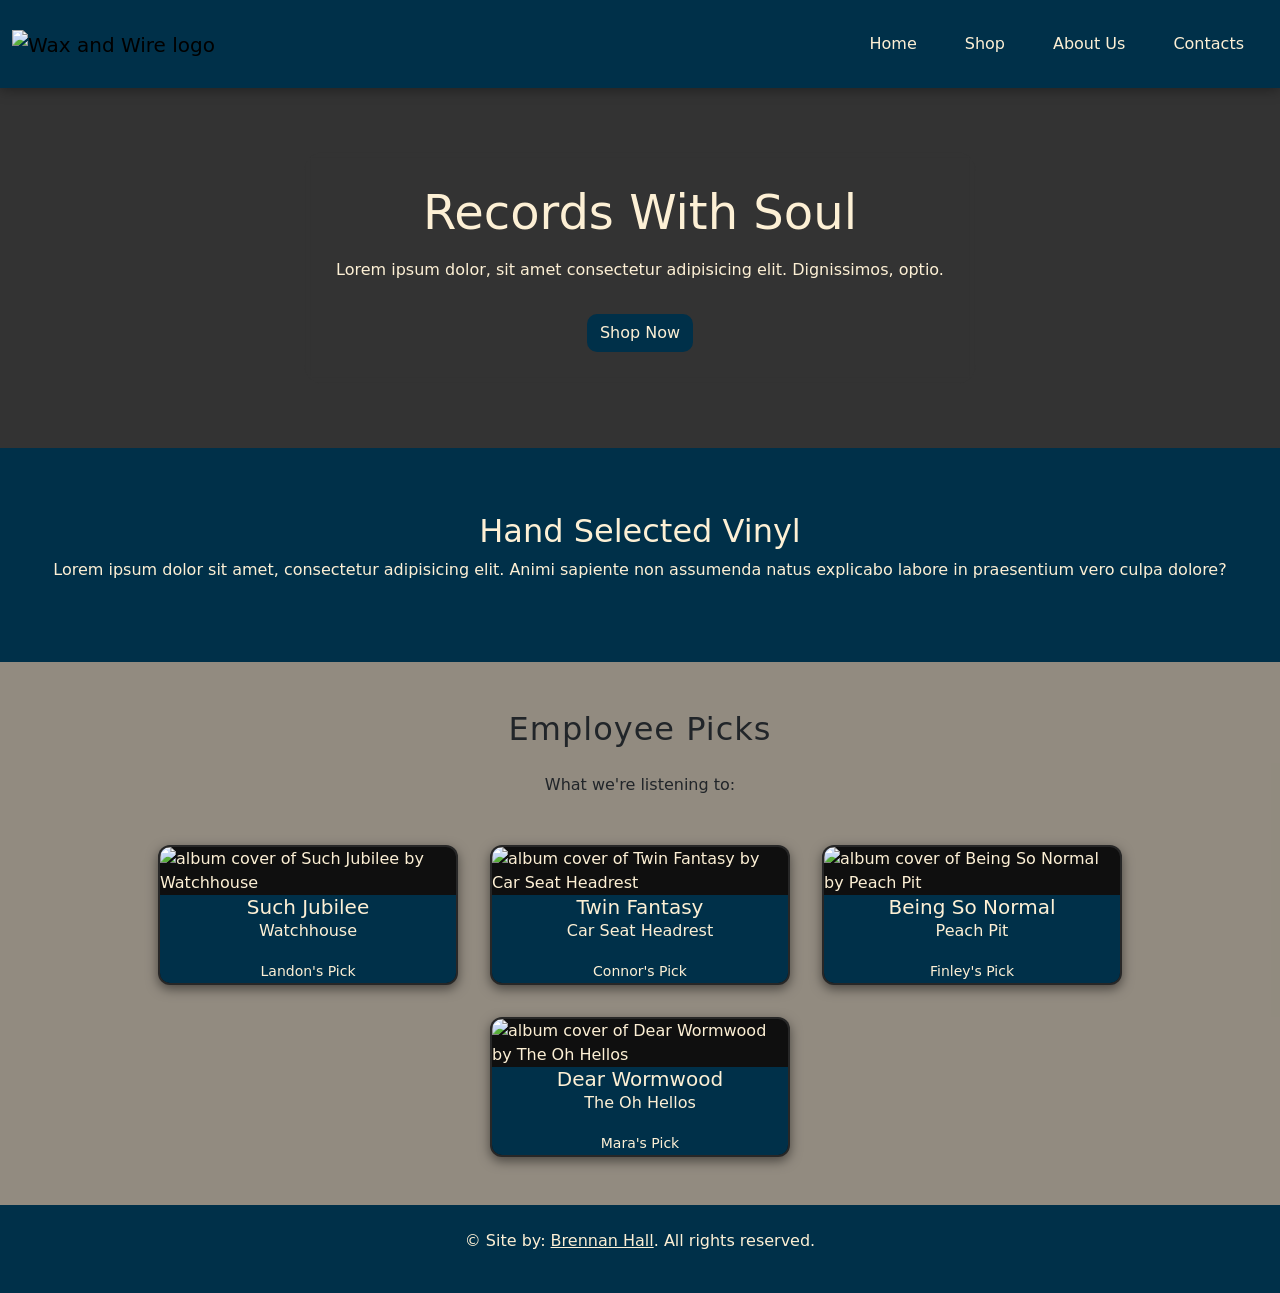
==== index.html @ fc1a0646 "first commit" ====
<!DOCTYPE html>
<html lang="en">
<head>
    <meta charset="UTF-8">
    <meta name="viewport" content="width=device-width, initial-scale=1.0">
    <title>Wax&Wire | Home</title>
    <link rel="stylesheet" href="public/style.css">
    <link href="https://cdn.jsdelivr.net/npm/bootstrap@5.0.2/dist/css/bootstrap.min.css" rel="stylesheet" integrity="sha384-EVSTQN3/azprG1Anm3QDgpJLIm9Nao0Yz1ztcQTwFspd3yD65VohhpuuCOmLASjC" crossorigin="anonymous">
</head>
<body>

    <nav class="navbar navbar-expand-lg ww-navbar sticky-top">
        <section class="container-fluid">

            <a href="index.html" class="navbar-brand">
                <img src="assets/images/wwlogo.png" alt="Wax and Wire logo" width="100">
            </a>

            <button 
                class="navbar-toggler"
                type="button"
                data-bs-toggle="collapse"
                data-bs-target="#navMenu">
                <span class="navbar-toggler-icon"></span>
            </button>

            <article class="collapse navbar-collapse" id="navMenu">
                <ul class="navbar-nav ms-auto">
                    <li class="nav-item">
                        <a href="index.html" class="nav-link">Home</a>
                    </li>
                    <li class="nav-item">
                        <a href="catalog.html" class="nav-link">Shop</a>
                    </li>
                    <li class="nav-item">
                        <a href="about.html" class="nav-link">About Us</a>
                    </li>
                    <li class="nav-item">
                        <a href="contact.html" class="nav-link">Contacts</a>
                    </li>
                </ul>
            </article>

        </section>
    </nav>

    <header class="hero">
        <section class="hero-content">
            <h1>Records With Soul</h1>
            <p>Lorem ipsum dolor, sit amet consectetur adipisicing elit. Dignissimos, optio.</p>
            <a href="catalog.html" class="btn btndanger">Shop Now</a>
        </section>
    </header>

    <main>

        <section class="store-intro">
            <div class="intro-content">
                <h2>Hand Selected Vinyl</h2>
                <p>Lorem ipsum dolor sit amet, consectetur adipisicing elit. Animi sapiente non assumenda natus explicabo labore in praesentium vero culpa dolore?</p>
            </div>
        </section>

        <section class="featured">

            <h2 class="text-center mb-4">Employee Picks</h2>
            <p class="text-center mb-5">What we're listening to:</p>

            <div class="featured-container">
                <div class="record-card">
                    <img src="https://m.media-amazon.com/images/I/71U6NdRAxBL.jpg" class="card-img-top" alt="album cover of Such Jubilee by Watchhouse">

                    <div class="card-body">
                        <h5 class="card-title">Such Jubilee</h5>
                        <p class="card-text">Watchhouse</p>
                        <p class="card-text"><small>Landon's Pick</small></p>
                    </div>
                </div>

                <div class="record-card">
                    <img src="https://m.media-amazon.com/images/I/71uCmA9+o6L.jpg" class="card-img-top" alt="album cover of Twin Fantasy by Car Seat Headrest">

                    <div class="card-body">
                        <h5 class="card-title">Twin Fantasy</h5>
                        <p class="card-text">Car Seat Headrest</p>
                        <p class="card-text"><small>Connor's Pick</small></p>
                    </div>
                </div>

                <div class="record-card">
                    <img src="https://m.media-amazon.com/images/I/81W0Zxkj4FL.jpg" class="card-img-top" alt="album cover of Being So Normal by Peach Pit">

                    <div class="card-body">
                        <h5 class="card-title">Being So Normal</h5>
                        <p class="card-text">Peach Pit</p>
                        <p class="card-text"><small>Finley's Pick</small></p>
                    </div>
                </div>

                <div class="record-card">
                    <img src="https://m.media-amazon.com/images/I/8189pGmycZS.jpg" class="card-img-top" alt="album cover of Dear Wormwood by The Oh Hellos">

                    <div class="card-body">
                        <h5 class="card-title">Dear Wormwood</h5>
                        <p class="card-text">The Oh Hellos</p>
                        <p class="card-text"><small>Mara's Pick</small></p>
                    </div>
                </div>
            </div>

        </section>
    </main>

    <footer>
        <p>&copy; Site by: <a href="github.com">Brennan Hall</a>. All rights reserved.</p>
    </footer>

    <script src="https://cdn.jsdelivr.net/npm/bootstrap@5.0.2/dist/js/bootstrap.bundle.min.js" integrity="sha384-MrcW6ZMFYlzcLA8Nl+NtUVF0sA7MsXsP1UyJoMp4YLEuNSfAP+JcXn/tWtIaxVXM" crossorigin="anonymous"></script>
</body>
</html>
---- public/style.css ----
/* 1. CSS Variables - The "Theme" Controller */
:root {
    --background: #0F0F0F;
    --white: #FDf0D5;

    --primary: #780000;
    --primaryac: #C1121F;
    --secondary: #003049;
    --secondaryac: #669BBC;
    --tertiary: #C2B9AA;
    
}

/* Reset */
* {
    margin: 0;
    padding: 0;
    box-sizing: border-box;
}

body {
    background-color: var(--background);
    color: var(--white);

    display: flex;
    flex-direction: column;
    min-height: 100vh;
}

main {
    flex: 1;
    background-color: var(--tertiary);
}

/* Nav Bar */
.ww-navbar {
    background-color: var(--secondary);
    padding: 0.6rem 2rem;
    box-shadow: 0 2px 12px rgba(0, 0, 0, 0.35);
} 

.navbar-nav .nav-link {
    color: var(--white);
    font-weight: 500;
    margin: 1rem;
    position: relative;
}

.navbar-nav .nav-link:hover {
    color: var(--tertiary)
}

.navbar-nav .nav-link::after {
    content: "";
    position: absolute;

    width: 0%;
    height: 4px;
    bottom: -1px;
    left: 50%;

    background-color: var(--primary);

    transform: translateX(-50%);
    transition: width .3s ease;
}

.navbar-nav .nav-link:hover::after {
    width: 100%;
}

.navbar-brand img {
    transition: transform 0.2s ease;
}

.navbar-brand img:hover {
    transform: scale(1.05);
}

/* Hero */

.hero {
    background: linear-gradient(rgba(0,0,0,0.8), rgba(0,0,0,0.8)), 
    url('https://i0.wp.com/www.chronogram.com/wp-content/uploads/2025/04/unnamed.webp?resize=1200%2C900&ssl=1');
    color: var(--white);
    height: 40vh;
    display: flex;
    align-items: center;
    justify-content: center;
    text-align: center;
    
}

.hero-content {
    backdrop-filter: blur(3px);
    padding: 2rem;
    border-radius: 20px;
}

.hero-content h1 {
    font-size: 3rem;
    margin-bottom: 1rem;
}

.hero-content p {
    margin-bottom: 2rem;
}

.hero-content .btn {
    background-color: var(--secondary);
    color: var(--white);
    border-radius: 10px;
    transition: .3s ease;
}

.hero-content .btn:hover {
    background-color: var(--primary);
    color: var(--white);
}

/* Into Section */
.store-intro {
    padding: 4rem 2rem;
    text-align: center;
    background-color: var(--secondary);
    color: var(--white);
}

/* Featured section */
.featured {
    padding: 3rem 2rem;
    background-color: rgba(0,0,0,0.25);
}

.featured h2 {
    margin-bottom: 2.5rem;
    letter-spacing: 1px;
}

.featured-container {
    display: flex;
    justify-content: center;
    gap: 2rem;
    flex-wrap: wrap;
}

.record-card {
    width: 300px;
    background-color: var(--background);
    border: 2px solid rgba(255,255,255,0.1);
    border-radius: 12px;
    overflow: hidden;
    color: var(--white);
    transition: transform .5s ease;
    box-shadow: 0 4px 12px rgba(0,0,0,0.5);
}

.record-card img {
    aspect-ratio: 1/1;
    object-fit: cover;
}

.record-card:hover {
    transform: translateY(-5px);
    box-shadow: 0 8px 20px rgba(0,0,0,0.5);
}

.card-body {
    background-color: var(--secondary);
    padding: 1rem;
    text-align: center;
}

/* Footer */
footer {
    text-align: center;
    padding: 1.5rem;
    background-color: var(--secondary);
    color: var(--white);
}

footer a {
    color: var(--white)
}

footer a:hover {
    color: var(--primaryac)
}

/* Tablet & Smaller Screens */
@media (max-width: 992px) {
    .featured-container {
        grid-template-columns: repeat(2, 1fr); /* Drop to 2 columns */
        margin-top: 20px; /* Remove overlap for cleaner mobile feel */
    }
}

/* Mobile Phones */
@media (max-width: 600px) {
    .navbar {
        flex-direction: column; /* Stack logo and links */
        gap: 10px;
    }

    .nav-links li {
        margin: 0 10px;
    }

    .card-grid {
        grid-template-columns: 1fr; /* 1 column on small phones */
    }

    .hero {
        height: 50vh;
    }
}
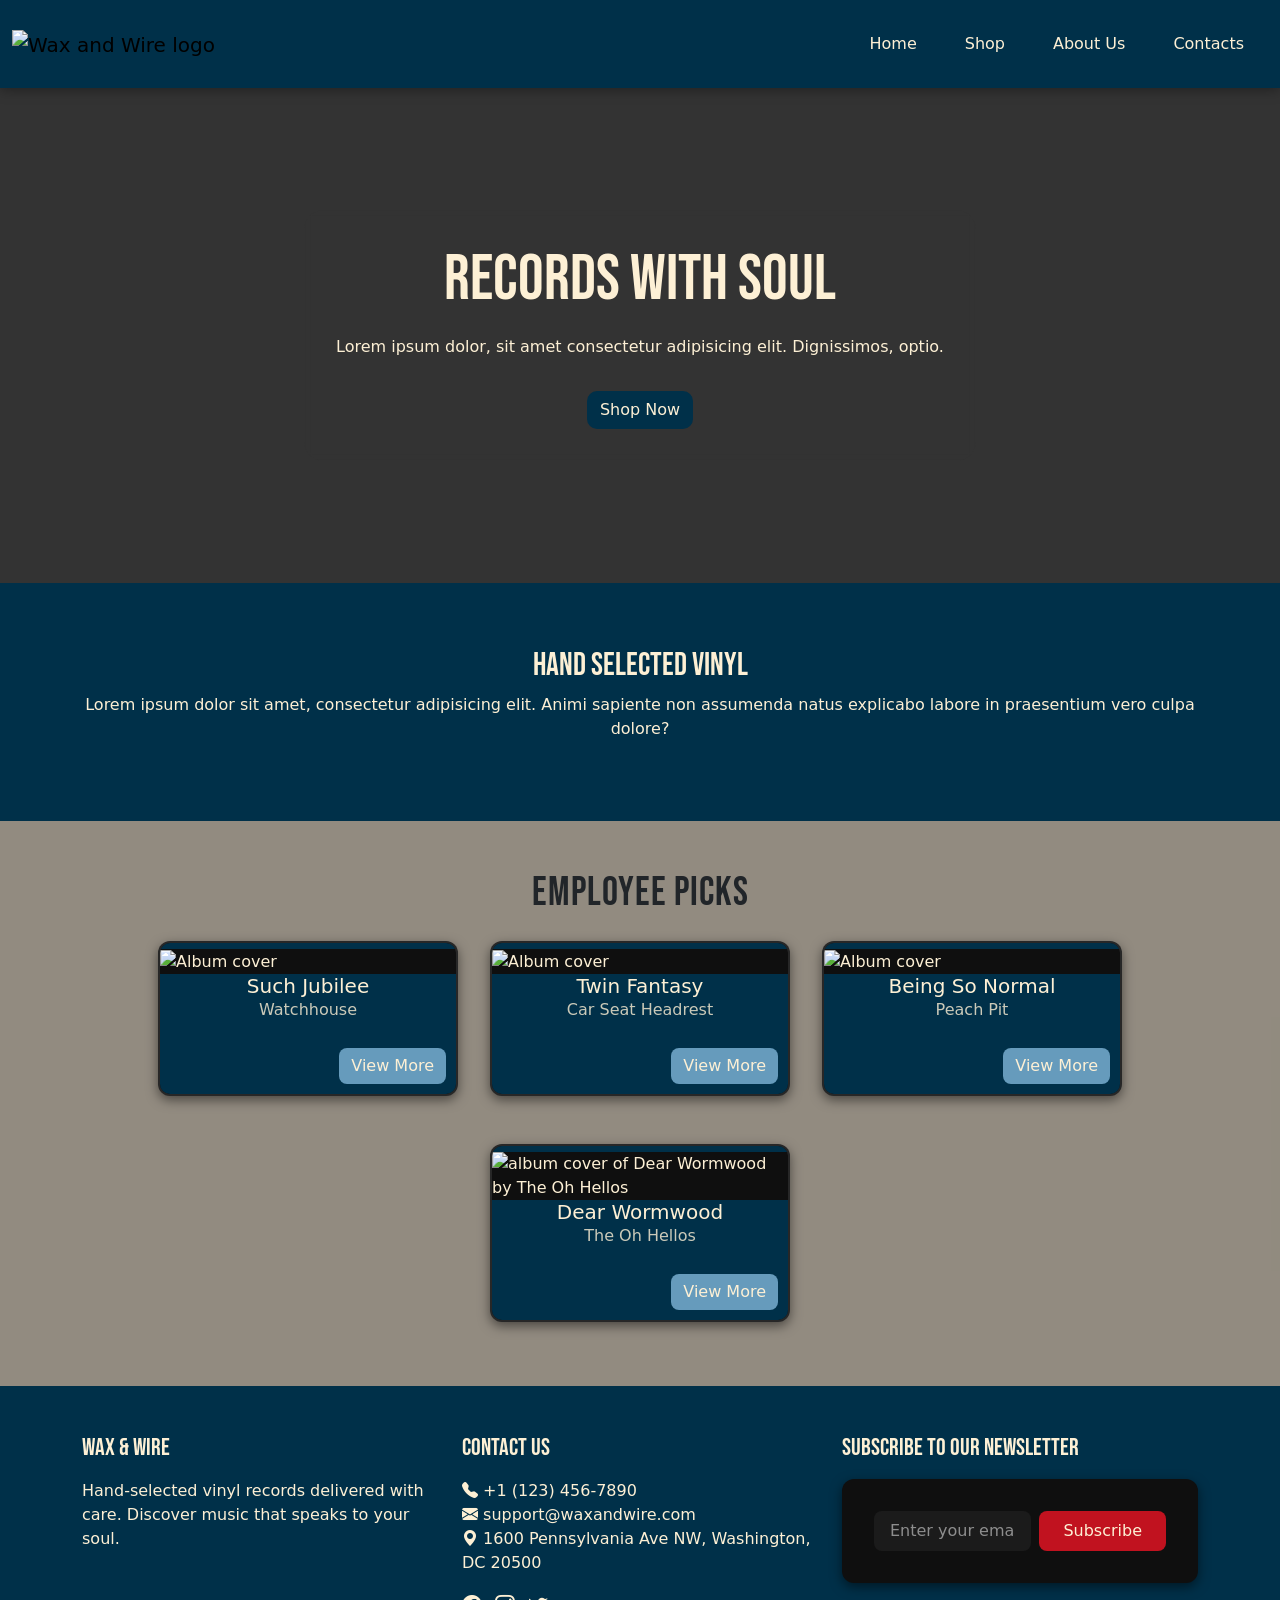
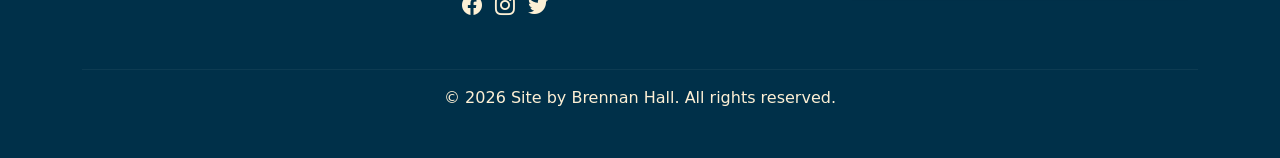
==== commit 8d4ead66: "added home, store, and a contact page" ====
--- a/index.html
+++ b/index.html
@@ -6,6 +6,10 @@
     <title>Wax&Wire | Home</title>
     <link rel="stylesheet" href="public/style.css">
     <link href="https://cdn.jsdelivr.net/npm/bootstrap@5.0.2/dist/css/bootstrap.min.css" rel="stylesheet" integrity="sha384-EVSTQN3/azprG1Anm3QDgpJLIm9Nao0Yz1ztcQTwFspd3yD65VohhpuuCOmLASjC" crossorigin="anonymous">
+    <link rel="preconnect" href="https://fonts.googleapis.com">
+    <link rel="preconnect" href="https://fonts.gstatic.com" crossorigin>
+    <link href="https://fonts.googleapis.com/css2?family=Bebas+Neue&family=Inter:ital,opsz,wght@0,14..32,100..900;1,14..32,100..900&display=swap" rel="stylesheet">
+    <link rel="stylesheet" href="https://cdn.jsdelivr.net/npm/bootstrap-icons@1.10.5/font/bootstrap-icons.css">
 </head>
 <body>
 
@@ -17,7 +21,7 @@
             </a>
 
             <button 
-                class="navbar-toggler"
+                class="navbar-toggler navbar-light"  
                 type="button"
                 data-bs-toggle="collapse"
                 data-bs-target="#navMenu">
@@ -55,64 +59,256 @@
     <main>
 
         <section class="store-intro">
-            <div class="intro-content">
+            <div class="container intro-content">
                 <h2>Hand Selected Vinyl</h2>
                 <p>Lorem ipsum dolor sit amet, consectetur adipisicing elit. Animi sapiente non assumenda natus explicabo labore in praesentium vero culpa dolore?</p>
             </div>
         </section>
 
         <section class="featured">
+            <div class="container">
 
             <h2 class="text-center mb-4">Employee Picks</h2>
-            <p class="text-center mb-5">What we're listening to:</p>
 
             <div class="featured-container">
-                <div class="record-card">
-                    <img src="https://m.media-amazon.com/images/I/71U6NdRAxBL.jpg" class="card-img-top" alt="album cover of Such Jubilee by Watchhouse">
-
-                    <div class="card-body">
-                        <h5 class="card-title">Such Jubilee</h5>
-                        <p class="card-text">Watchhouse</p>
-                        <p class="card-text"><small>Landon's Pick</small></p>
+                <article class="record-card-m" data-bs-toggle="modal" data-bs-target="#modal-jubilee">
+                    <figure class="record-card">
+                        <img src="https://m.media-amazon.com/images/I/71U6NdRAxBL.jpg" alt="Album cover">
+
+                        <div class="card-body">
+                            <h5 class="card-title">Such Jubilee</h5>
+                            <p class="card-text">Watchhouse</p>
+                            <button class="price-btn">View More</button>
+                        </div>
+                    </figure>
+                </article>
+
+                <article class="record-card-m" data-bs-toggle="modal" data-bs-target="#modal-fantasy">
+                    <figure class="record-card">
+                        <img src="https://m.media-amazon.com/images/I/71uCmA9+o6L.jpg" alt="Album cover">
+
+                        <div class="card-body">
+                            <h5 class="card-title">Twin Fantasy</h5>
+                            <p class="card-text">Car Seat Headrest</p>
+                            <button class="price-btn">View More</button>
+                        </div>
+                    </figure>
+                </article>
+
+                <article class="record-card-m" data-bs-toggle="modal" data-bs-target="#modal-sonormal">
+                    <figure class="record-card">
+                        <img src="https://m.media-amazon.com/images/I/81W0Zxkj4FL.jpg" alt="Album cover">
+
+                        <div class="card-body">
+                            <h5 class="card-title">Being So Normal</h5>
+                            <p class="card-text">Peach Pit</p>
+                            <button class="price-btn">View More</button>
+                        </div>
+                    </figure>
+                </article>
+
+                <article class="record-card-m" data-bs-toggle="modal" data-bs-target="#modal-wormwood">
+                    <figure class="record-card">
+                        <img src="https://m.media-amazon.com/images/I/8189pGmycZS.jpg" class="card-img-top" alt="album cover of Dear Wormwood by The Oh Hellos">
+
+                        <div class="card-body">
+                            <h5 class="card-title">Dear Wormwood</h5>
+                            <p class="card-text">The Oh Hellos</p>
+                            <button class="price-btn">View More</button>
+                        </div>
+                    </figure>
+                </article>
+            </div>
+            </div>
+
+            <div class="modal fade" id="modal-jubilee" tabindex="-1">
+                <div class="modal-dialog modal-dialog-centered modal-lg">
+                    <div class="modal-content">
+
+                        <header class="modal-header">
+                            <h5 class="modal-title">Such Jubilee</h5>
+                            <button type="button" class="btn-close" data-bs-dismiss="modal"></button>
+                        </header>
+
+                        <article class="modal-body">
+                            <div class="row">
+
+                                <figure class="col-md-6 text-center">
+                                    <img src="https://m.media-amazon.com/images/I/71U6NdRAxBL.jpg" class="img-fluid rounded" alt="Such Jubilee album cover">
+                                </figure>
+
+                                <section class="col-md-6">
+                                    <p><strong>Artist:</strong> Watchhouse</p>
+                                    <p><strong>Genre:</strong> Folk / Americana</p>
+                                    <p><strong>Price:</strong> $24.99</p>
+                                    <p>Warm, folk-infused songs with rich harmonies and intimate acoustic instrumentation.</p>
+                                    <div class="star-rating mb-2">
+                                        <i class="bi bi-star-fill"></i>
+                                        <i class="bi bi-star-fill"></i>
+                                        <i class="bi bi-star-fill"></i>
+                                        <i class="bi bi-star-fill"></i>
+                                        <i class="bi bi-star"></i>
+                                    </div>
+                                    <button class="price-btn">Buy Now!</button>
+                                </section>
+
+                            </div>
+                        </article>
                     </div>
                 </div>
-
-                <div class="record-card">
-                    <img src="https://m.media-amazon.com/images/I/71uCmA9+o6L.jpg" class="card-img-top" alt="album cover of Twin Fantasy by Car Seat Headrest">
-
-                    <div class="card-body">
-                        <h5 class="card-title">Twin Fantasy</h5>
-                        <p class="card-text">Car Seat Headrest</p>
-                        <p class="card-text"><small>Connor's Pick</small></p>
+            </div>
+
+            <div class="modal fade" id="modal-fantasy" tabindex="-1">
+                <div class="modal-dialog modal-dialog-centered modal-lg">
+                    <div class="modal-content">
+                
+                        <header class="modal-header">
+                            <h5 class="modal-title">Twin Fantasy</h5>
+                            <button type="button" class="btn-close" data-bs-dismiss="modal"></button>
+                        </header>
+
+                        <article class="modal-body">
+                            <div class="row">
+
+                            <figure class="col-md-6 text-center">
+                                <img src="https://m.media-amazon.com/images/I/71uCmA9+o6L.jpg" class="img-fluid rounded" alt="Twin Fantasy album cover">
+                            </figure>
+
+                            <section class="col-md-6">
+                                <p><strong>Artist:</strong> Car Seat Headrest</p>
+                                <p><strong>Genre:</strong> Indie Rock / Lo-Fi</p>
+                                <p><strong>Price:</strong> $21.99</p>
+                                <p>Lo-fi indie-rock album with raw emotion, intricate lyrics, and energetic, layered instrumentation.</p>
+                                <div class="star-rating mb-2">
+                                    <i class="bi bi-star-fill"></i>
+                                    <i class="bi bi-star-fill"></i>
+                                    <i class="bi bi-star-fill"></i>
+                                    <i class="bi bi-star-fill"></i>
+                                    <i class="bi bi-star-fill"></i>
+                                </div>
+                                <button class="price-btn">Buy Now!</button>
+                            </section>
+
+                            </div>
+                        </article>
                     </div>
                 </div>
-
-                <div class="record-card">
-                    <img src="https://m.media-amazon.com/images/I/81W0Zxkj4FL.jpg" class="card-img-top" alt="album cover of Being So Normal by Peach Pit">
-
-                    <div class="card-body">
-                        <h5 class="card-title">Being So Normal</h5>
-                        <p class="card-text">Peach Pit</p>
-                        <p class="card-text"><small>Finley's Pick</small></p>
+            </div>
+
+            <div class="modal fade" id="modal-sonormal" tabindex="-1">
+                <div class="modal-dialog modal-dialog-centered modal-lg">
+                    <div class="modal-content">
+
+                        <header class="modal-header">
+                            <h5 class="modal-title">Being So Normal</h5>
+                            <button type="button" class="btn-close" data-bs-dismiss="modal"></button>
+                        </header>
+
+                        <article class="modal-body">
+                            <div class="row">
+
+                                <figure class="col-md-6 text-center">
+                                    <img src="https://m.media-amazon.com/images/I/81W0Zxkj4FL.jpg" class="img-fluid rounded" alt="Being So Normal album cover">
+                                </figure>
+
+                                <section class="col-md-6">
+                                    <p><strong>Artist:</strong> Peach Pit</p>
+                                    <p><strong>Genre:</strong> Indie Pop / Alternative</p>
+                                    <p><strong>Price:</strong> $23.99</p>
+                                    <p>Indie pop with breezy guitar lines, melancholic storytelling, and a laid-back, nostalgic atmosphere.</p>
+                                    <div class="star-rating mb-2">
+                                        <i class="bi bi-star-fill"></i>
+                                        <i class="bi bi-star-fill"></i>
+                                        <i class="bi bi-star-fill"></i>
+                                        <i class="bi bi-star-half"></i>
+                                        <i class="bi bi-star"></i>
+                                    </div>
+                                    <button class="price-btn">Buy Now!</button>
+                                </section>
+
+                            </div>
+                        </article>
                     </div>
                 </div>
-
-                <div class="record-card">
-                    <img src="https://m.media-amazon.com/images/I/8189pGmycZS.jpg" class="card-img-top" alt="album cover of Dear Wormwood by The Oh Hellos">
-
-                    <div class="card-body">
-                        <h5 class="card-title">Dear Wormwood</h5>
-                        <p class="card-text">The Oh Hellos</p>
-                        <p class="card-text"><small>Mara's Pick</small></p>
+            </div>
+
+            <div class="modal fade" id="modal-wormwood" tabindex="-1">
+                <div class="modal-dialog modal-dialog-centered modal-lg">
+                    <div class="modal-content">
+
+                        <header class="modal-header">
+                            <h5 class="modal-title">Dear Wormwood</h5>
+                            <button type="button" class="btn-close" data-bs-dismiss="modal"></button>
+                        </header>
+
+                        <article class="modal-body">
+                            <div class="row">
+
+                                <figure class="col-md-6 text-center">
+                                    <img src="https://m.media-amazon.com/images/I/8189pGmycZS.jpg" class="img-fluid rounded" alt="Dear Wormwood album cover">
+                                </figure>
+                        
+                                <section class="col-md-6">
+                                    <p><strong>Artist:</strong> The Oh Hellos</p>
+                                    <p><strong>Genre:</strong> Folk Rock / Indie Folk</p>
+                                    <p><strong>Price:</strong> $23.00</p>
+                                    <p>A folk-rock journey of hope and reflection, blending powerful vocal harmonies with lush instrumentation.</p>
+                                    <div class="star-rating mb-2">
+                                        <i class="bi bi-star-fill"></i>
+                                        <i class="bi bi-star-fill"></i>
+                                        <i class="bi bi-star-fill"></i>
+                                        <i class="bi bi-star-fill"></i>
+                                        <i class="bi bi-star"></i>
+                                    </div>
+                                    <button class="price-btn">Buy Now!</button>
+                                </section>
+                        
+                            </div>
+                        </article>
                     </div>
                 </div>
             </div>
-
         </section>
     </main>
 
-    <footer>
-        <p>&copy; Site by: <a href="github.com">Brennan Hall</a>. All rights reserved.</p>
+    <footer class="footer py-5">
+        <div class="container text-center text-md-start">
+            <div class="row">
+
+                <section class="col-md-4 mb-4">
+                    <h5 class="footer-title">Wax & Wire</h5>
+                    <p>Hand-selected vinyl records delivered with care. Discover music that speaks to your soul.</p>
+                </section>
+
+
+                <section class="col-md-4 mb-4">
+                    <h5 class="footer-title">Contact Us</h5>
+                    <p>
+                    <i class="bi bi-telephone-fill"></i> +1 (123) 456-7890<br>
+                    <i class="bi bi-envelope-fill"></i> support@waxandwire.com<br>
+                    <i class="bi bi-geo-alt-fill"></i> 1600 Pennsylvania Ave NW, Washington, DC 20500
+                    </p>
+
+                    <nav class="social-links">
+                        <a href="#" class="me-2"><i class="bi bi-facebook"></i></a>
+                        <a href="#" class="me-2"><i class="bi bi-instagram"></i></a>
+                        <a href="#" class="me-2"><i class="bi bi-twitter"></i></a>
+                    </nav>
+                </section>
+
+                <section class="col-md-4 mb-4">
+                    <h5 class="footer-title">Subscribe to Our Newsletter</h5>
+                    <form class="d-flex flex-column flex-sm-row justify-content-center justify-content-sm-start gap-2">
+                        <input type="email" class="form-control" placeholder="Enter your email">
+                        <button class="btn btn-primary" type="submit">Subscribe</button>
+                    </form>
+                </section>
+            </div>
+
+        <hr class="mt-4 mb-3" style="border-color: rgba(255,255,255,0.2);">
+        <p class="text-center mb-0">&copy; 2026 Site by <a href="https://github.com">Brennan Hall</a>. All rights reserved.</p>
+
+        </div>
     </footer>
 
     <script src="https://cdn.jsdelivr.net/npm/bootstrap@5.0.2/dist/js/bootstrap.bundle.min.js" integrity="sha384-MrcW6ZMFYlzcLA8Nl+NtUVF0sA7MsXsP1UyJoMp4YLEuNSfAP+JcXn/tWtIaxVXM" crossorigin="anonymous"></script>
--- a/public/style.css
+++ b/public/style.css
@@ -1,4 +1,4 @@
-/* 1. CSS Variables - The "Theme" Controller */
+/* 1. CSS Variables */
 :root {
     --background: #0F0F0F;
     --white: #FDf0D5;
@@ -19,6 +19,7 @@
 }
 
 body {
+    font-family: 'Inter', sans-serif;
     background-color: var(--background);
     color: var(--white);
 
@@ -32,7 +33,20 @@
     background-color: var(--tertiary);
 }
 
+h1, h2 {
+    font-family: 'Bebas Neue', sans-serif;
+}
+
+h2 {
+    font-size: 2rem;
+    font-weight: 600;
+}
+
 /* Nav Bar */
+.navbar-toggler-icon {
+    filter: invert(100%);
+}
+
 .ww-navbar {
     background-color: var(--secondary);
     padding: 0.6rem 2rem;
@@ -77,13 +91,14 @@
     transform: scale(1.05);
 }
 
+
 /* Hero */
 
 .hero {
     background: linear-gradient(rgba(0,0,0,0.8), rgba(0,0,0,0.8)), 
     url('https://i0.wp.com/www.chronogram.com/wp-content/uploads/2025/04/unnamed.webp?resize=1200%2C900&ssl=1');
     color: var(--white);
-    height: 40vh;
+    min-height: 55vh;
     display: flex;
     align-items: center;
     justify-content: center;
@@ -98,7 +113,7 @@
 }
 
 .hero-content h1 {
-    font-size: 3rem;
+    font-size: 4rem;
     margin-bottom: 1rem;
 }
 
@@ -133,8 +148,13 @@
 }
 
 .featured h2 {
+    font-size: 2.5rem;
     margin-bottom: 2.5rem;
     letter-spacing: 1px;
+}
+
+.featured p {
+    opacity: 0.8;
 }
 
 .featured-container {
@@ -156,6 +176,7 @@
 }
 
 .record-card img {
+    width: 100%;
     aspect-ratio: 1/1;
     object-fit: cover;
 }
@@ -165,31 +186,243 @@
     box-shadow: 0 8px 20px rgba(0,0,0,0.5);
 }
 
+.record-card:before {
+    content: "";
+    display: block;
+    height: 6px;
+    background: var(--secondary);
+}
+
 .card-body {
     background-color: var(--secondary);
     padding: 1rem;
     text-align: center;
+    position: relative;
+    min-height: 120px;
+}
+
+.price-btn {
+    position: absolute;
+    bottom: 10px;
+    right: 10px;
+    background-color: var(--secondaryac);
+    color: var(--white);
+    border: none;
+    border-radius: 8px;
+    padding: 6px 12px;
+    font-size: 1rem;
+    transition: 0.25s ease;
+}
+
+.price-btn:hover {
+    background-color: var(--primary);
+    transform: scale(1.05);
+}
+
+/* Shop page */
+.catalog-header {
+    background-color: var(--white);
+    text-align: center;
+    padding: 3rem 1rem;
+    color: var(--secondary);
+}
+
+.catalog-controls {
+    padding: 2rem 0;
+    text-align: center;
+    background-color: var(--tertiary);
+}
+
+.search-bar {
+    padding: 10px 14px;
+    border-radius: 8px;
+    border: none;
+    width: 100%;
+    max-width: 400px;
+}
+
+.catalog-grid {
+    display: flex;
+    flex-wrap: wrap;
+    justify-content: center;
+    gap: 2rem;
+    padding: 2rem 0;
+    align-items: flex-start;
+}
+
+/* Quick-Views */
+.modal .btn-close {
+    filter: invert(100%);
+}
+
+.modal-content {
+    background-color: var(--background);
+    color: var(--white);
+    border-radius: 12px;
+    overflow: hidden;
+    box-shadow: 0 8px 20px rgba(0,0,0,0.7);
+}
+
+.modal-header {
+    text-align: center;
+    background-color: var(--secondary);
+    border-bottom: 2px solid rgba(255,255,255,0.1);
+}
+
+.modal-title {
+    font-family: 'Bebas Neue', sans-serif;
+    font-size: 2rem;
+}
+
+.modal-body {
+    background-color: var(--tertiary);
+    color: var(--background);
+}
+
+.modal-body p {
+    margin-bottom: 1rem;
+    opacity: 0.85;
+}
+
+.modal-body img {
+    max-width: 100%;
+    height: auto;
+    border-radius: 12px;
+    box-shadow: 0 4px 12px rgba(0,0,0,0.5);
+    margin-bottom: 1rem;
+}
+
+.modal-body .price-btn {
+    margin-top: 1rem;
+    background-color: var(--secondaryac);
+    color: var(--white);
+    border: none;
+    border-radius: 8px;
+    padding: 8px 16px;
+    font-size: 1rem;
+    transition: 0.25s ease;
+}
+
+.modal-body .price-btn:hover {
+    background-color: var(--primary);
+    transform: scale(1.05);
+}
+
+.modal-body p + p {
+    border-top: 1px solid rgba(0,0,0,0.2);
+    padding-top: 0.5rem;
+}
+
+/* Contact Page */
+form {
+    background-color: var(--background);
+    padding: 2rem;
+    border-radius: 12px;
+    box-shadow: 0 4px 12px rgba(0,0,0,0.5);
+}
+
+form label {
+    color: var(--white);
+    font-weight: 500;
+    margin-bottom: 0.3rem;
+}
+
+form .form-control {
+    background-color: rgba(255,255,255,0.05);
+    border: 1px solid rgba(255,255,255,0.1);
+    color: var(--white);
+    border-radius: 8px;
+    padding: 0.6rem 1rem;
+    transition: 0.25s ease;
+}
+
+form .form-control::placeholder {
+    color: rgba(255,255,255,0.5);
+}
+
+form .form-control:focus {
+    background-color: rgba(255,255,255,0.08);
+    border-color: var(--primaryac);
+    box-shadow: 0 0 0 2px rgba(193, 18, 31, 0.3);
+    color: var(--white);
+}
+
+form .btn {
+    background-color: var(--secondaryac);
+    color: var(--white);
+    border: none;
+    border-radius: 8px;
+    padding: 0.6rem 1.5rem;
+    transition: 0.25s ease;
+}
+
+form .btn:hover {
+    background-color: var(--primary);
+    transform: scale(1.05);
+}
+
+form section {
+    margin-bottom: 1rem;
+}
+
+form {
+    max-width: 600px;
+    margin: 0 auto;
 }
 
 /* Footer */
 footer {
-    text-align: center;
-    padding: 1.5rem;
     background-color: var(--secondary);
     color: var(--white);
 }
 
 footer a {
-    color: var(--white)
+    color: var(--white);
+    text-decoration: none;
+    transition: color 0.25s ease;
 }
 
 footer a:hover {
-    color: var(--primaryac)
+    color: var(--primaryac);
+}
+
+footer .footer-title {
+    font-family: 'Bebas Neue', sans-serif;
+    font-size: 1.5rem;
+    margin-bottom: 1rem;
+}
+
+footer .social-links a {
+    color: var(--white);
+    font-size: 1.25rem;
+    transition: color 0.25s ease;
+}
+
+footer .social-links a:hover {
+    color: var(--primaryac);
+}
+
+footer input.form-control {
+    border-radius: 8px;
+    border: none;
+    padding: 0.5rem 1rem;
+}
+
+footer button.btn {
+    border-radius: 8px;
+    padding: 0.5rem 1.5rem;
+    background-color: var(--primaryac);
+    border: none;
+    transition: 0.25s ease;
+}
+
+footer button.btn:hover {
+    background-color: var(--primary);
 }
 
 /* Tablet & Smaller Screens */
 @media (max-width: 992px) {
-    .featured-container {
+    .record-card {
         grid-template-columns: repeat(2, 1fr); /* Drop to 2 columns */
         margin-top: 20px; /* Remove overlap for cleaner mobile feel */
     }
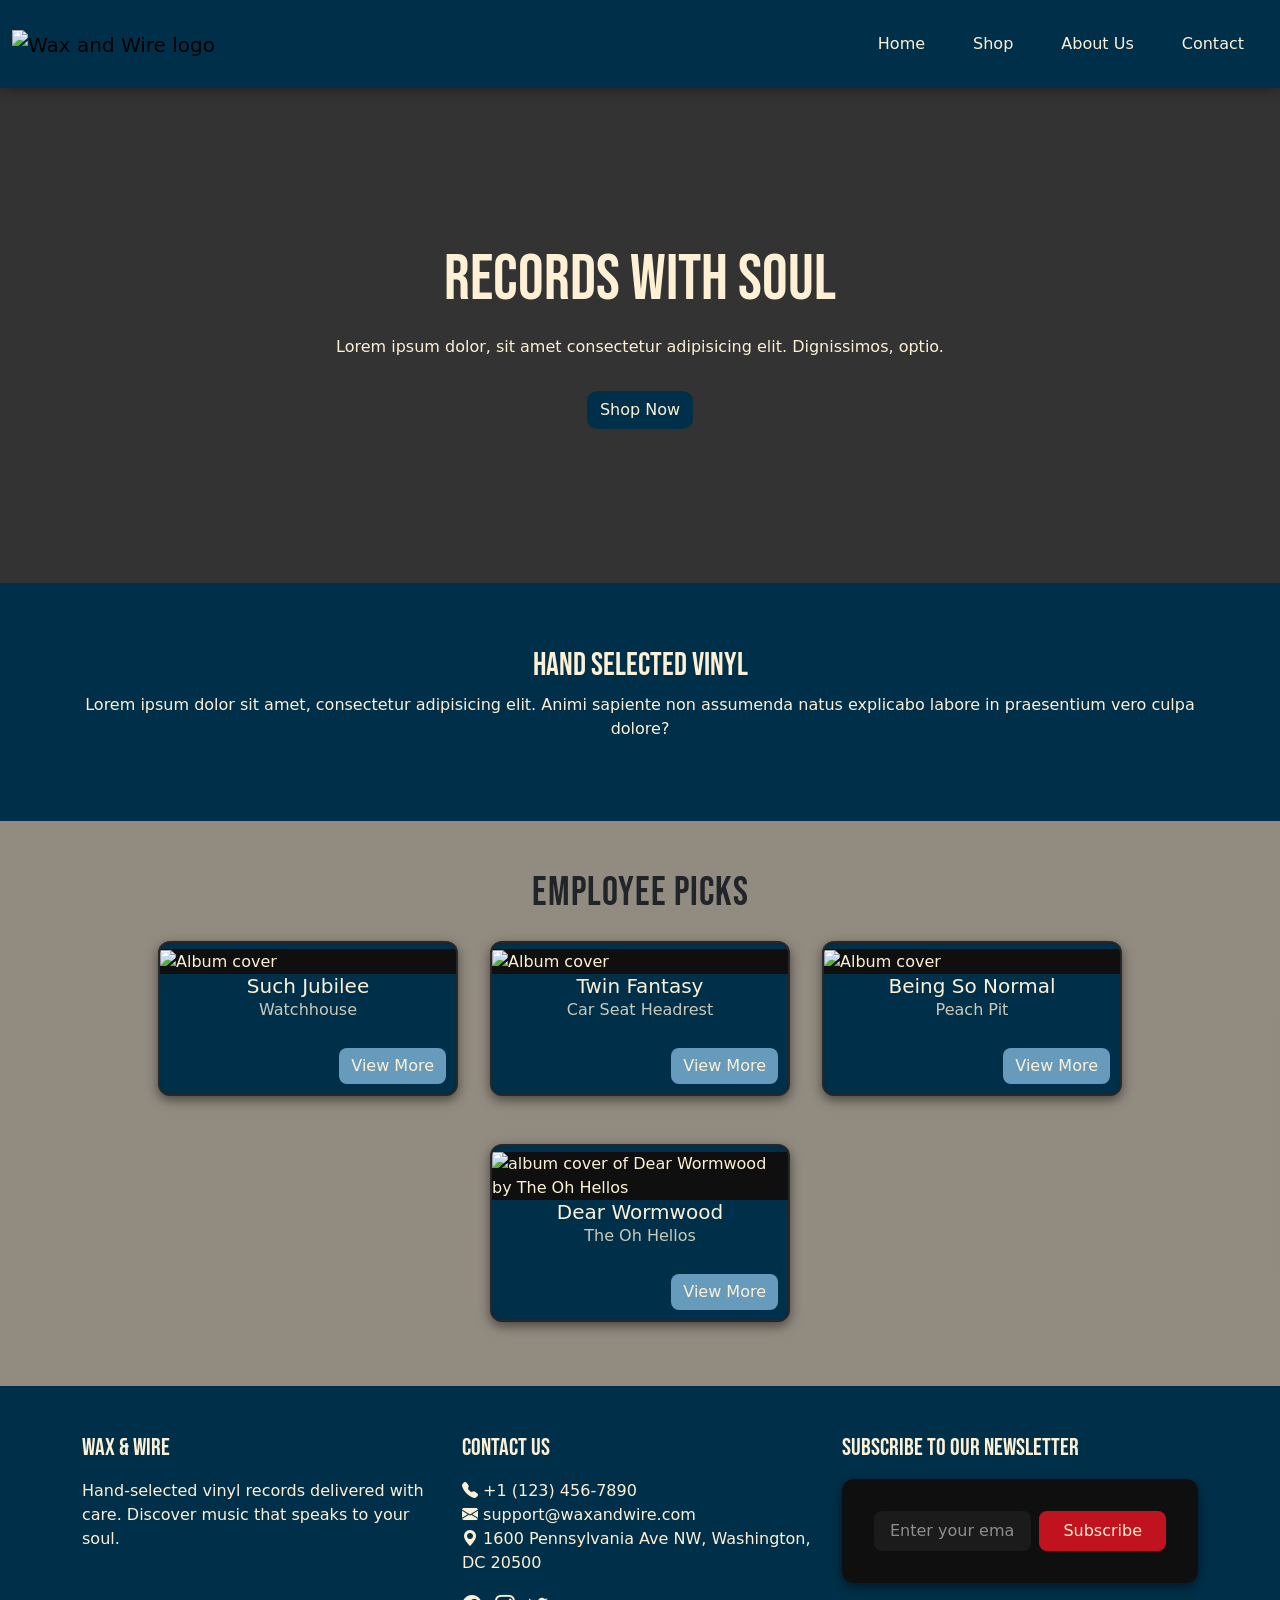
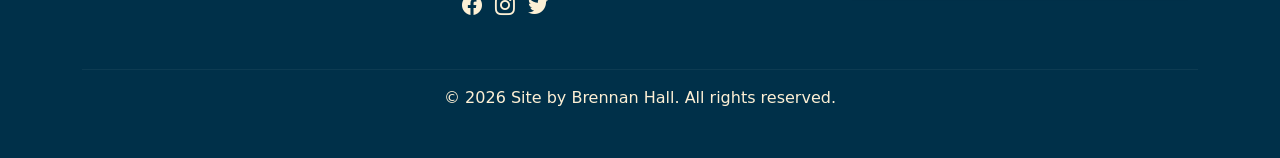
==== commit c7132a4d: "improved file structure; made navbar and footer modular" ====
--- a/index.html
+++ b/index.html
@@ -4,7 +4,7 @@
     <meta charset="UTF-8">
     <meta name="viewport" content="width=device-width, initial-scale=1.0">
     <title>Wax&Wire | Home</title>
-    <link rel="stylesheet" href="public/style.css">
+    <link rel="stylesheet" href="public/css/style.css">
     <link href="https://cdn.jsdelivr.net/npm/bootstrap@5.0.2/dist/css/bootstrap.min.css" rel="stylesheet" integrity="sha384-EVSTQN3/azprG1Anm3QDgpJLIm9Nao0Yz1ztcQTwFspd3yD65VohhpuuCOmLASjC" crossorigin="anonymous">
     <link rel="preconnect" href="https://fonts.googleapis.com">
     <link rel="preconnect" href="https://fonts.gstatic.com" crossorigin>
@@ -13,40 +13,7 @@
 </head>
 <body>
 
-    <nav class="navbar navbar-expand-lg ww-navbar sticky-top">
-        <section class="container-fluid">
-
-            <a href="index.html" class="navbar-brand">
-                <img src="assets/images/wwlogo.png" alt="Wax and Wire logo" width="100">
-            </a>
-
-            <button 
-                class="navbar-toggler navbar-light"  
-                type="button"
-                data-bs-toggle="collapse"
-                data-bs-target="#navMenu">
-                <span class="navbar-toggler-icon"></span>
-            </button>
-
-            <article class="collapse navbar-collapse" id="navMenu">
-                <ul class="navbar-nav ms-auto">
-                    <li class="nav-item">
-                        <a href="index.html" class="nav-link">Home</a>
-                    </li>
-                    <li class="nav-item">
-                        <a href="catalog.html" class="nav-link">Shop</a>
-                    </li>
-                    <li class="nav-item">
-                        <a href="about.html" class="nav-link">About Us</a>
-                    </li>
-                    <li class="nav-item">
-                        <a href="contact.html" class="nav-link">Contacts</a>
-                    </li>
-                </ul>
-            </article>
-
-        </section>
-    </nav>
+    <nav id="navbar-container"></nav>
 
     <header class="hero">
         <section class="hero-content">
@@ -271,46 +238,9 @@
         </section>
     </main>
 
-    <footer class="footer py-5">
-        <div class="container text-center text-md-start">
-            <div class="row">
-
-                <section class="col-md-4 mb-4">
-                    <h5 class="footer-title">Wax & Wire</h5>
-                    <p>Hand-selected vinyl records delivered with care. Discover music that speaks to your soul.</p>
-                </section>
-
-
-                <section class="col-md-4 mb-4">
-                    <h5 class="footer-title">Contact Us</h5>
-                    <p>
-                    <i class="bi bi-telephone-fill"></i> +1 (123) 456-7890<br>
-                    <i class="bi bi-envelope-fill"></i> support@waxandwire.com<br>
-                    <i class="bi bi-geo-alt-fill"></i> 1600 Pennsylvania Ave NW, Washington, DC 20500
-                    </p>
-
-                    <nav class="social-links">
-                        <a href="#" class="me-2"><i class="bi bi-facebook"></i></a>
-                        <a href="#" class="me-2"><i class="bi bi-instagram"></i></a>
-                        <a href="#" class="me-2"><i class="bi bi-twitter"></i></a>
-                    </nav>
-                </section>
-
-                <section class="col-md-4 mb-4">
-                    <h5 class="footer-title">Subscribe to Our Newsletter</h5>
-                    <form class="d-flex flex-column flex-sm-row justify-content-center justify-content-sm-start gap-2">
-                        <input type="email" class="form-control" placeholder="Enter your email">
-                        <button class="btn btn-primary" type="submit">Subscribe</button>
-                    </form>
-                </section>
-            </div>
-
-        <hr class="mt-4 mb-3" style="border-color: rgba(255,255,255,0.2);">
-        <p class="text-center mb-0">&copy; 2026 Site by <a href="https://github.com">Brennan Hall</a>. All rights reserved.</p>
-
-        </div>
-    </footer>
-
+    <footer id="footer-container"></footer>
+
+    <script type="module" src="public/js/main.js"></script>
     <script src="https://cdn.jsdelivr.net/npm/bootstrap@5.0.2/dist/js/bootstrap.bundle.min.js" integrity="sha384-MrcW6ZMFYlzcLA8Nl+NtUVF0sA7MsXsP1UyJoMp4YLEuNSfAP+JcXn/tWtIaxVXM" crossorigin="anonymous"></script>
 </body>
 </html>
--- a/public/css/style.css
+++ b/public/css/style.css
@@ -0,0 +1,484 @@
+/* 1. CSS Variables */
+:root {
+    --background: #0F0F0F;
+    --white: #FDf0D5;
+
+    --primary: #780000;
+    --primaryac: #C1121F;
+    --secondary: #003049;
+    --secondaryac: #669BBC;
+    --tertiary: #C2B9AA;
+    
+}
+
+/* Reset */
+* {
+    margin: 0;
+    padding: 0;
+    box-sizing: border-box;
+}
+
+/* General Styling */
+body {
+    font-family: 'Inter', sans-serif;
+    background-color: var(--background);
+    color: var(--white);
+
+    display: flex;
+    flex-direction: column;
+    min-height: 100vh;
+}
+
+main {
+    flex: 1;
+    background-color: var(--tertiary);
+}
+
+h1, h2 {
+    font-family: 'Bebas Neue', sans-serif;
+}
+
+h2 {
+    font-size: 2rem;
+    font-weight: 600;
+}
+
+/* Nav Bar */
+.navbar-toggler-icon {
+    filter: invert(100%);
+}
+
+.ww-navbar {
+    background-color: var(--secondary);
+    padding: 0.6rem 2rem;
+    box-shadow: 0 2px 12px rgba(0, 0, 0, 0.35);
+} 
+
+.navbar-nav .nav-link {
+    color: var(--white);
+    font-weight: 500;
+    margin: 1rem;
+    position: relative;
+}
+
+.navbar-nav .nav-link:hover {
+    color: var(--tertiary)
+}
+
+.navbar-nav .nav-link::after {
+    content: "";
+    position: absolute;
+
+    width: 0%;
+    height: 4px;
+    bottom: -1px;
+    left: 50%;
+
+    background-color: var(--primary);
+
+    transform: translateX(-50%);
+    transition: width .3s ease;
+}
+
+.navbar-nav .nav-link:hover::after {
+    width: 100%;
+}
+
+.navbar-brand img {
+    transition: transform 0.2s ease;
+}
+
+.navbar-brand img:hover {
+    transform: scale(1.05);
+}
+
+
+/* Home Page Hero */
+
+.hero {
+    background: linear-gradient(rgba(0,0,0,0.8), rgba(0,0,0,0.8)), 
+    url('https://i0.wp.com/www.chronogram.com/wp-content/uploads/2025/04/unnamed.webp?resize=1200%2C900&ssl=1');
+    color: var(--white);
+    min-height: 55vh;
+    display: flex;
+    align-items: center;
+    justify-content: center;
+    text-align: center;
+    
+}
+
+.hero-content {
+    backdrop-filter: blur(3px);
+    padding: 2rem;
+    border-radius: 20px;
+}
+
+.hero-content h1 {
+    font-size: 4rem;
+    margin-bottom: 1rem;
+}
+
+.hero-content p {
+    margin-bottom: 2rem;
+}
+
+.hero-content .btn {
+    background-color: var(--secondary);
+    color: var(--white);
+    border-radius: 10px;
+    transition: .3s ease;
+}
+
+.hero-content .btn:hover {
+    background-color: var(--primary);
+    color: var(--white);
+}
+
+/* Into Section */
+.store-intro {
+    padding: 4rem 2rem;
+    text-align: center;
+    background-color: var(--secondary);
+    color: var(--white);
+}
+
+/* Featured section */
+.featured {
+    padding: 3rem 2rem;
+    background-color: rgba(0,0,0,0.25);
+}
+
+.featured h2 {
+    font-size: 2.5rem;
+    margin-bottom: 2.5rem;
+    letter-spacing: 1px;
+}
+
+.featured p {
+    opacity: 0.8;
+}
+
+.featured-container {
+    display: flex;
+    justify-content: center;
+    gap: 2rem;
+    flex-wrap: wrap;
+}
+
+.record-card {
+    width: 300px;
+    background-color: var(--background);
+    border: 2px solid rgba(255,255,255,0.1);
+    border-radius: 12px;
+    overflow: hidden;
+    color: var(--white);
+    transition: transform .5s ease;
+    box-shadow: 0 4px 12px rgba(0,0,0,0.5);
+}
+
+.record-card img {
+    width: 100%;
+    aspect-ratio: 1/1;
+    object-fit: cover;
+}
+
+.record-card:hover {
+    transform: translateY(-5px);
+    box-shadow: 0 8px 20px rgba(0,0,0,0.5);
+}
+
+.record-card:before {
+    content: "";
+    display: block;
+    height: 6px;
+    background: var(--secondary);
+}
+
+.card-body {
+    background-color: var(--secondary);
+    padding: 1rem;
+    text-align: center;
+    position: relative;
+    min-height: 120px;
+}
+
+.price-btn {
+    position: absolute;
+    bottom: 10px;
+    right: 10px;
+    background-color: var(--secondaryac);
+    color: var(--white);
+    border: none;
+    border-radius: 8px;
+    padding: 6px 12px;
+    font-size: 1rem;
+    transition: 0.25s ease;
+}
+
+.price-btn:hover {
+    background-color: var(--primary);
+    transform: scale(1.05);
+}
+
+/* Shop page */
+.catalog-header {
+    background-color: var(--white);
+    text-align: center;
+    padding: 3rem 1rem;
+    color: var(--secondary);
+}
+
+.catalog-controls {
+    padding: 2rem 0;
+    text-align: center;
+    background-color: var(--tertiary);
+}
+
+.search-bar {
+    padding: 10px 14px;
+    border-radius: 8px;
+    border: none;
+    width: 100%;
+    max-width: 400px;
+}
+
+.catalog-grid {
+    display: flex;
+    flex-wrap: wrap;
+    justify-content: center;
+    gap: 2rem;
+    padding: 2rem 0;
+    align-items: flex-start;
+}
+
+/* Quick-Views */
+.modal .btn-close {
+    filter: invert(100%);
+}
+
+.modal-content {
+    background-color: var(--background);
+    color: var(--white);
+    border-radius: 12px;
+    overflow: hidden;
+    box-shadow: 0 8px 20px rgba(0,0,0,0.7);
+}
+
+.modal-header {
+    text-align: center;
+    background-color: var(--secondary);
+    border-bottom: 2px solid rgba(255,255,255,0.1);
+}
+
+.modal-title {
+    font-family: 'Bebas Neue', sans-serif;
+    font-size: 2rem;
+}
+
+.modal-body {
+    background-color: var(--tertiary);
+    color: var(--background);
+}
+
+.modal-body p {
+    margin-bottom: 1rem;
+    opacity: 0.85;
+}
+
+.modal-body img {
+    max-width: 100%;
+    height: auto;
+    border-radius: 12px;
+    box-shadow: 0 4px 12px rgba(0,0,0,0.5);
+    margin-bottom: 1rem;
+}
+
+.modal-body .price-btn {
+    margin-top: 1rem;
+    background-color: var(--secondaryac);
+    color: var(--white);
+    border: none;
+    border-radius: 8px;
+    padding: 8px 16px;
+    font-size: 1rem;
+    transition: 0.25s ease;
+}
+
+.modal-body .price-btn:hover {
+    background-color: var(--primary);
+    transform: scale(1.05);
+}
+
+.modal-body p + p {
+    border-top: 1px solid rgba(0,0,0,0.2);
+    padding-top: 0.5rem;
+}
+
+/* About Hero */
+.about-hero {
+    min-height: 40vh;
+    background: linear-gradient(rgba(0,0,0,0.7), rgba(0,0,0,0.7)),
+    url('https://images.unsplash.com/photo-1493225457124-a3eb161ffa5f');
+    background-size: cover;
+    background-position: center;
+    color: var(--white);
+}
+
+/* Story Section */
+.about-story {
+    background-color: var(--tertiary);
+}
+
+/* Values Section */
+.about-values {
+    background-color: var(--background);
+    color: var(--white);
+}
+
+.value-icon {
+    font-size: 2rem;
+    margin-bottom: 1rem;
+    color: var(--primaryac);
+    transition: 0.25s ease;
+}
+
+.value-icon:hover {
+    color: var(--secondaryac);
+}
+
+
+
+/* Contact Page */
+form {
+    background-color: var(--background);
+    padding: 2rem;
+    border-radius: 12px;
+    box-shadow: 0 4px 12px rgba(0,0,0,0.5);
+}
+
+form label {
+    color: var(--white);
+    font-weight: 500;
+    margin-bottom: 0.3rem;
+}
+
+form .form-control {
+    background-color: rgba(255,255,255,0.05);
+    border: 1px solid rgba(255,255,255,0.1);
+    color: var(--white);
+    border-radius: 8px;
+    padding: 0.6rem 1rem;
+    transition: 0.25s ease;
+}
+
+form .form-control::placeholder {
+    color: rgba(255,255,255,0.5);
+}
+
+form .form-control:focus {
+    background-color: rgba(255,255,255,0.08);
+    border-color: var(--primaryac);
+    box-shadow: 0 0 0 2px rgba(193, 18, 31, 0.3);
+    color: var(--white);
+}
+
+form .btn {
+    background-color: var(--secondaryac);
+    color: var(--white);
+    border: none;
+    border-radius: 8px;
+    padding: 0.6rem 1.5rem;
+    transition: 0.25s ease;
+}
+
+form .btn:hover {
+    background-color: var(--primary);
+    transform: scale(1.05);
+}
+
+form section {
+    margin-bottom: 1rem;
+}
+
+form {
+    max-width: 600px;
+    margin: 0 auto;
+}
+
+/* Footer */
+footer {
+    background-color: var(--secondary);
+    color: var(--white);
+}
+
+footer a {
+    color: var(--white);
+    text-decoration: none;
+    transition: color 0.25s ease;
+}
+
+footer a:hover {
+    color: var(--primaryac);
+}
+
+footer .footer-title {
+    font-family: 'Bebas Neue', sans-serif;
+    font-size: 1.5rem;
+    margin-bottom: 1rem;
+}
+
+footer .social-links a {
+    color: var(--white);
+    font-size: 1.25rem;
+    transition: color 0.25s ease;
+}
+
+footer .social-links a:hover {
+    color: var(--primaryac);
+}
+
+footer input.form-control {
+    border-radius: 8px;
+    border: none;
+    padding: 0.5rem 1rem;
+}
+
+footer button.btn {
+    border-radius: 8px;
+    padding: 0.5rem 1.5rem;
+    background-color: var(--primaryac);
+    border: none;
+    transition: 0.25s ease;
+}
+
+footer button.btn:hover {
+    background-color: var(--primary);
+}
+
+/* Tablet & Smaller Screens */
+@media (max-width: 992px) {
+    .record-card {
+        grid-template-columns: repeat(2, 1fr); /* Drop to 2 columns */
+        margin-top: 20px; /* Remove overlap for cleaner mobile feel */
+    }
+}
+
+/* Mobile Phones */
+@media (max-width: 600px) {
+    .navbar {
+        flex-direction: column; /* Stack logo and links */
+        gap: 10px;
+    }
+
+    .nav-links li {
+        margin: 0 10px;
+    }
+
+    .card-grid {
+        grid-template-columns: 1fr; /* 1 column on small phones */
+    }
+
+    .hero {
+        height: 50vh;
+    }
+}
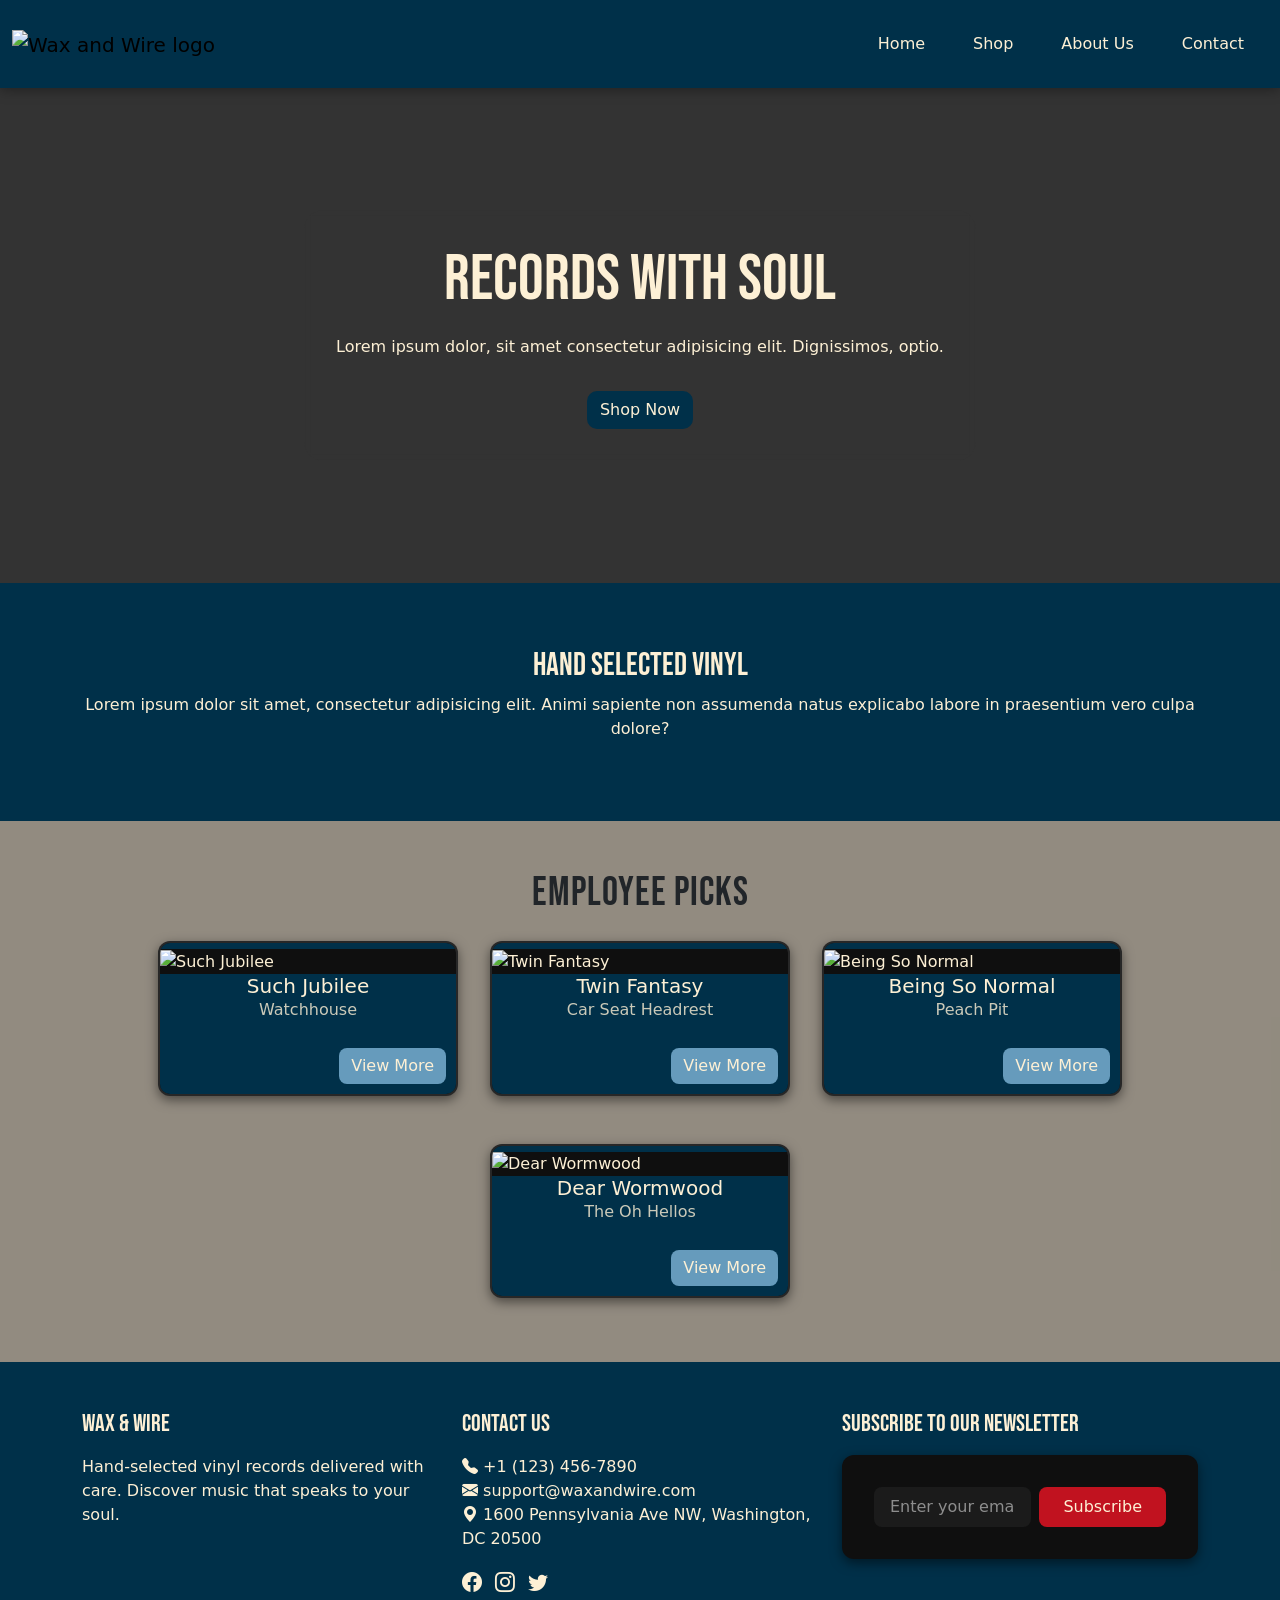
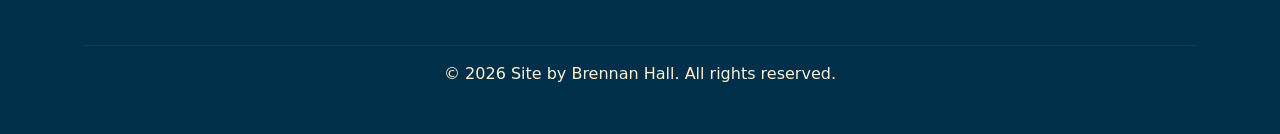
==== commit 3145231d: "updated featured section, as well as cleaned up card functions" ====
--- a/index.html
+++ b/index.html
@@ -14,7 +14,7 @@
 <body>
 
     <nav id="navbar-container"></nav>
-
+    
     <header class="hero">
         <section class="hero-content">
             <h1>Records With Soul</h1>
@@ -34,213 +34,20 @@
 
         <section class="featured">
             <div class="container">
+                <h2 class="text-center mb-4">Employee Picks</h2>
 
-            <h2 class="text-center mb-4">Employee Picks</h2>
-
-            <div class="featured-container">
-                <article class="record-card-m" data-bs-toggle="modal" data-bs-target="#modal-jubilee">
-                    <figure class="record-card">
-                        <img src="https://m.media-amazon.com/images/I/71U6NdRAxBL.jpg" alt="Album cover">
-
-                        <div class="card-body">
-                            <h5 class="card-title">Such Jubilee</h5>
-                            <p class="card-text">Watchhouse</p>
-                            <button class="price-btn">View More</button>
-                        </div>
-                    </figure>
-                </article>
-
-                <article class="record-card-m" data-bs-toggle="modal" data-bs-target="#modal-fantasy">
-                    <figure class="record-card">
-                        <img src="https://m.media-amazon.com/images/I/71uCmA9+o6L.jpg" alt="Album cover">
-
-                        <div class="card-body">
-                            <h5 class="card-title">Twin Fantasy</h5>
-                            <p class="card-text">Car Seat Headrest</p>
-                            <button class="price-btn">View More</button>
-                        </div>
-                    </figure>
-                </article>
-
-                <article class="record-card-m" data-bs-toggle="modal" data-bs-target="#modal-sonormal">
-                    <figure class="record-card">
-                        <img src="https://m.media-amazon.com/images/I/81W0Zxkj4FL.jpg" alt="Album cover">
-
-                        <div class="card-body">
-                            <h5 class="card-title">Being So Normal</h5>
-                            <p class="card-text">Peach Pit</p>
-                            <button class="price-btn">View More</button>
-                        </div>
-                    </figure>
-                </article>
-
-                <article class="record-card-m" data-bs-toggle="modal" data-bs-target="#modal-wormwood">
-                    <figure class="record-card">
-                        <img src="https://m.media-amazon.com/images/I/8189pGmycZS.jpg" class="card-img-top" alt="album cover of Dear Wormwood by The Oh Hellos">
-
-                        <div class="card-body">
-                            <h5 class="card-title">Dear Wormwood</h5>
-                            <p class="card-text">The Oh Hellos</p>
-                            <button class="price-btn">View More</button>
-                        </div>
-                    </figure>
-                </article>
-            </div>
-            </div>
-
-            <div class="modal fade" id="modal-jubilee" tabindex="-1">
-                <div class="modal-dialog modal-dialog-centered modal-lg">
-                    <div class="modal-content">
-
-                        <header class="modal-header">
-                            <h5 class="modal-title">Such Jubilee</h5>
-                            <button type="button" class="btn-close" data-bs-dismiss="modal"></button>
-                        </header>
-
-                        <article class="modal-body">
-                            <div class="row">
-
-                                <figure class="col-md-6 text-center">
-                                    <img src="https://m.media-amazon.com/images/I/71U6NdRAxBL.jpg" class="img-fluid rounded" alt="Such Jubilee album cover">
-                                </figure>
-
-                                <section class="col-md-6">
-                                    <p><strong>Artist:</strong> Watchhouse</p>
-                                    <p><strong>Genre:</strong> Folk / Americana</p>
-                                    <p><strong>Price:</strong> $24.99</p>
-                                    <p>Warm, folk-infused songs with rich harmonies and intimate acoustic instrumentation.</p>
-                                    <div class="star-rating mb-2">
-                                        <i class="bi bi-star-fill"></i>
-                                        <i class="bi bi-star-fill"></i>
-                                        <i class="bi bi-star-fill"></i>
-                                        <i class="bi bi-star-fill"></i>
-                                        <i class="bi bi-star"></i>
-                                    </div>
-                                    <button class="price-btn">Buy Now!</button>
-                                </section>
-
-                            </div>
-                        </article>
-                    </div>
-                </div>
-            </div>
-
-            <div class="modal fade" id="modal-fantasy" tabindex="-1">
-                <div class="modal-dialog modal-dialog-centered modal-lg">
-                    <div class="modal-content">
-                
-                        <header class="modal-header">
-                            <h5 class="modal-title">Twin Fantasy</h5>
-                            <button type="button" class="btn-close" data-bs-dismiss="modal"></button>
-                        </header>
-
-                        <article class="modal-body">
-                            <div class="row">
-
-                            <figure class="col-md-6 text-center">
-                                <img src="https://m.media-amazon.com/images/I/71uCmA9+o6L.jpg" class="img-fluid rounded" alt="Twin Fantasy album cover">
-                            </figure>
-
-                            <section class="col-md-6">
-                                <p><strong>Artist:</strong> Car Seat Headrest</p>
-                                <p><strong>Genre:</strong> Indie Rock / Lo-Fi</p>
-                                <p><strong>Price:</strong> $21.99</p>
-                                <p>Lo-fi indie-rock album with raw emotion, intricate lyrics, and energetic, layered instrumentation.</p>
-                                <div class="star-rating mb-2">
-                                    <i class="bi bi-star-fill"></i>
-                                    <i class="bi bi-star-fill"></i>
-                                    <i class="bi bi-star-fill"></i>
-                                    <i class="bi bi-star-fill"></i>
-                                    <i class="bi bi-star-fill"></i>
-                                </div>
-                                <button class="price-btn">Buy Now!</button>
-                            </section>
-
-                            </div>
-                        </article>
-                    </div>
-                </div>
-            </div>
-
-            <div class="modal fade" id="modal-sonormal" tabindex="-1">
-                <div class="modal-dialog modal-dialog-centered modal-lg">
-                    <div class="modal-content">
-
-                        <header class="modal-header">
-                            <h5 class="modal-title">Being So Normal</h5>
-                            <button type="button" class="btn-close" data-bs-dismiss="modal"></button>
-                        </header>
-
-                        <article class="modal-body">
-                            <div class="row">
-
-                                <figure class="col-md-6 text-center">
-                                    <img src="https://m.media-amazon.com/images/I/81W0Zxkj4FL.jpg" class="img-fluid rounded" alt="Being So Normal album cover">
-                                </figure>
-
-                                <section class="col-md-6">
-                                    <p><strong>Artist:</strong> Peach Pit</p>
-                                    <p><strong>Genre:</strong> Indie Pop / Alternative</p>
-                                    <p><strong>Price:</strong> $23.99</p>
-                                    <p>Indie pop with breezy guitar lines, melancholic storytelling, and a laid-back, nostalgic atmosphere.</p>
-                                    <div class="star-rating mb-2">
-                                        <i class="bi bi-star-fill"></i>
-                                        <i class="bi bi-star-fill"></i>
-                                        <i class="bi bi-star-fill"></i>
-                                        <i class="bi bi-star-half"></i>
-                                        <i class="bi bi-star"></i>
-                                    </div>
-                                    <button class="price-btn">Buy Now!</button>
-                                </section>
-
-                            </div>
-                        </article>
-                    </div>
-                </div>
-            </div>
-
-            <div class="modal fade" id="modal-wormwood" tabindex="-1">
-                <div class="modal-dialog modal-dialog-centered modal-lg">
-                    <div class="modal-content">
-
-                        <header class="modal-header">
-                            <h5 class="modal-title">Dear Wormwood</h5>
-                            <button type="button" class="btn-close" data-bs-dismiss="modal"></button>
-                        </header>
-
-                        <article class="modal-body">
-                            <div class="row">
-
-                                <figure class="col-md-6 text-center">
-                                    <img src="https://m.media-amazon.com/images/I/8189pGmycZS.jpg" class="img-fluid rounded" alt="Dear Wormwood album cover">
-                                </figure>
-                        
-                                <section class="col-md-6">
-                                    <p><strong>Artist:</strong> The Oh Hellos</p>
-                                    <p><strong>Genre:</strong> Folk Rock / Indie Folk</p>
-                                    <p><strong>Price:</strong> $23.00</p>
-                                    <p>A folk-rock journey of hope and reflection, blending powerful vocal harmonies with lush instrumentation.</p>
-                                    <div class="star-rating mb-2">
-                                        <i class="bi bi-star-fill"></i>
-                                        <i class="bi bi-star-fill"></i>
-                                        <i class="bi bi-star-fill"></i>
-                                        <i class="bi bi-star-fill"></i>
-                                        <i class="bi bi-star"></i>
-                                    </div>
-                                    <button class="price-btn">Buy Now!</button>
-                                </section>
-                        
-                            </div>
-                        </article>
-                    </div>
-                </div>
+                <div id="featured-container" class="featured-container"></div>
             </div>
         </section>
+
+        <div id="modal-container"></div>
+
     </main>
-
+        
     <footer id="footer-container"></footer>
 
     <script type="module" src="public/js/main.js"></script>
+    <script type="module" src="public/js/home.js"></script>
     <script src="https://cdn.jsdelivr.net/npm/bootstrap@5.0.2/dist/js/bootstrap.bundle.min.js" integrity="sha384-MrcW6ZMFYlzcLA8Nl+NtUVF0sA7MsXsP1UyJoMp4YLEuNSfAP+JcXn/tWtIaxVXM" crossorigin="anonymous"></script>
 </body>
 </html>
